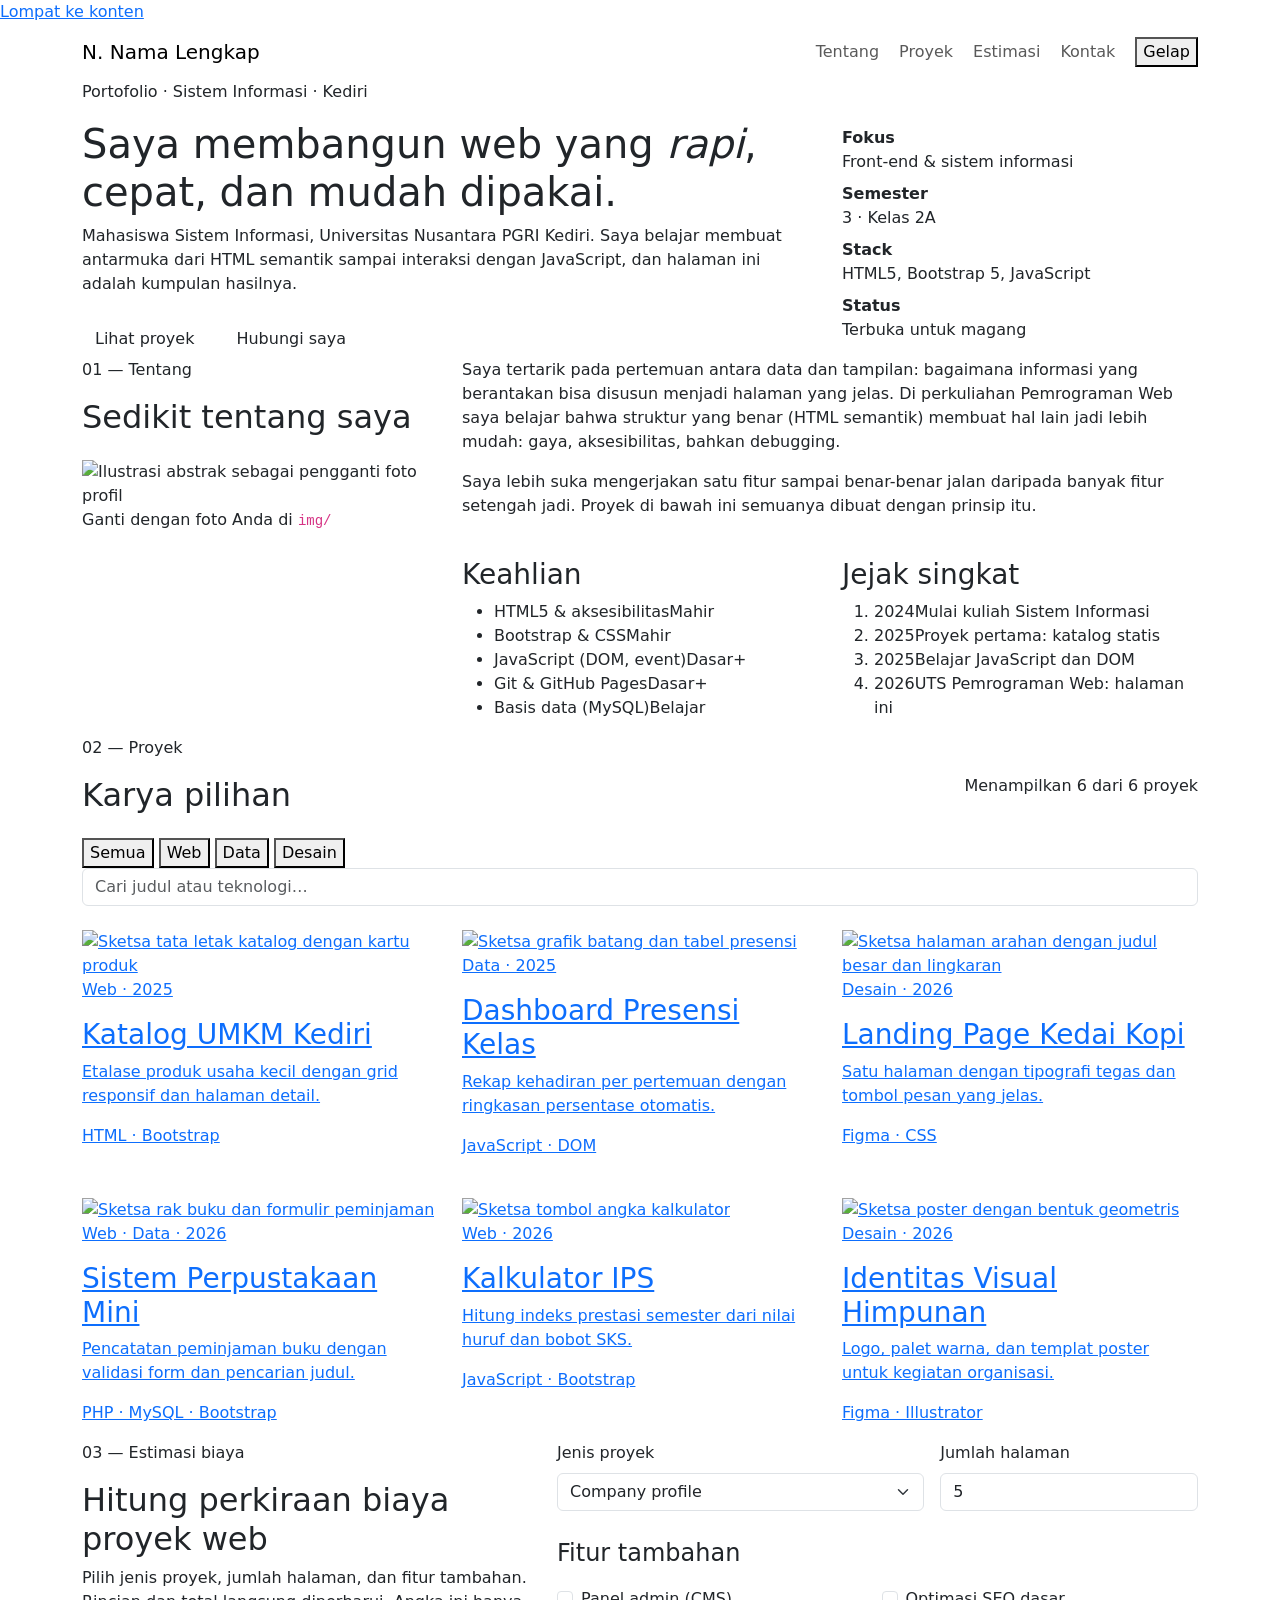
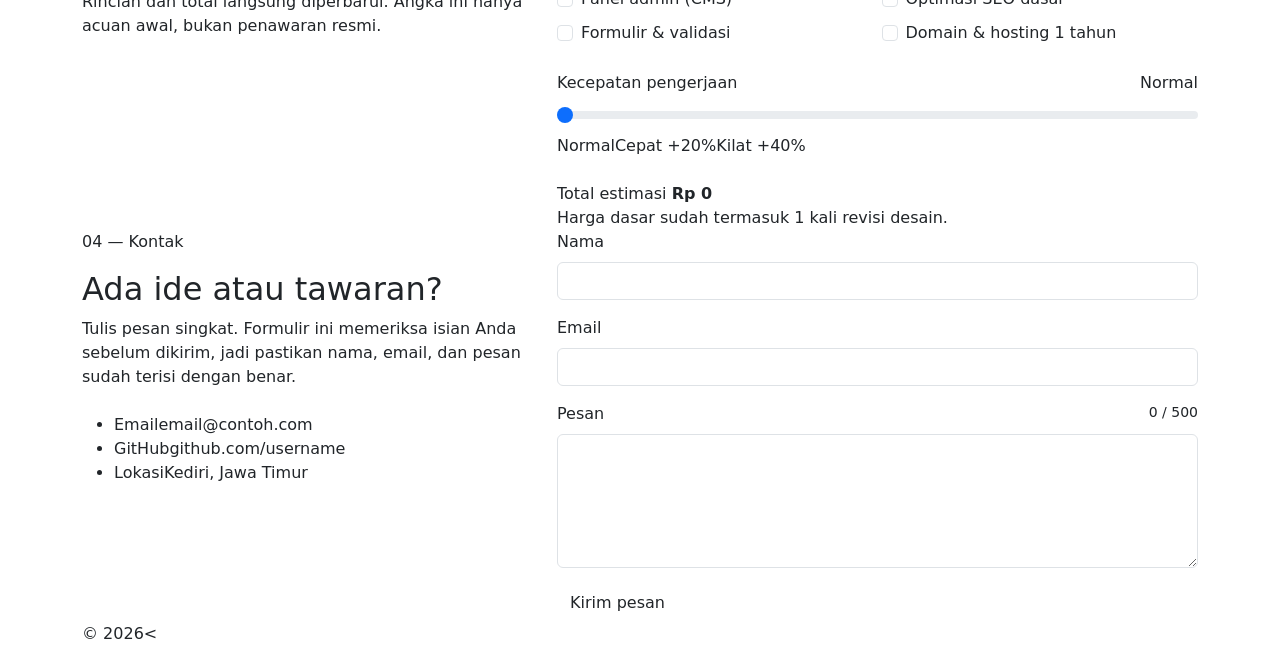
==== UTS/index.html @ 348fb0b5 "update UTS/index.html" ====
<!DOCTYPE html>
<html lang="id" data-bs-theme="light">
<head>
  <meta charset="UTF-8">
  <meta name="viewport" content="width=device-width, initial-scale=1">
  <meta name="description" content="Portofolio interaktif mahasiswa Sistem Informasi: profil, proyek web pilihan, kalkulator estimasi biaya proyek, dan formulir kontak.">
  <meta name="author" content="Nama Lengkap">
  <meta name="theme-color" content="#f4efe6">
  <title>Nama Lengkap — Portofolio Web Developer</title>

  <!-- Font -->
  <link rel="preconnect" href="https://fonts.googleapis.com">
  <link rel="preconnect" href="https://fonts.gstatic.com" crossorigin>
  <link href="https://fonts.googleapis.com/css2?family=IBM+Plex+Mono:wght@400;500&family=Newsreader:ital,opsz,wght@0,6..72,400;0,6..72,500;0,6..72,600;1,6..72,400&family=Instrument+Sans:wght@400;500;600&display=swap" rel="stylesheet">

  <!-- Bootstrap 5.3 (CSS Framework) -->
  <link href="https://cdn.jsdelivr.net/npm/bootstrap@5.3.3/dist/css/bootstrap.min.css" rel="stylesheet" crossorigin="anonymous">

  <!-- CSS kustom -->
  <link rel="stylesheet" href="css/style.css">

  <link rel="icon" href="img/favicon.svg" type="image/svg+xml">
</head>
<body>
  <a class="skip-link" href="#konten">Lompat ke konten</a>

  <!-- ===================== HEADER & NAV ===================== -->
  <header class="site-header sticky-top">
    <nav class="navbar navbar-expand-md" aria-label="Navigasi utama">
      <div class="container">
        <a class="navbar-brand brand" href="#beranda" aria-label="Beranda">
          <span class="brand-mark" aria-hidden="true">N.</span> Nama Lengkap
        </a>
        <button class="navbar-toggler" type="button" data-bs-toggle="collapse" data-bs-target="#menuUtama"
                aria-controls="menuUtama" aria-expanded="false" aria-label="Buka menu">
          <span class="navbar-toggler-icon"></span>
        </button>
        <div class="collapse navbar-collapse" id="menuUtama">
          <ul class="navbar-nav ms-auto align-items-md-center gap-md-1">
            <li class="nav-item"><a class="nav-link" href="#tentang">Tentang</a></li>
            <li class="nav-item"><a class="nav-link" href="#proyek">Proyek</a></li>
            <li class="nav-item"><a class="nav-link" href="#estimasi">Estimasi</a></li>
            <li class="nav-item"><a class="nav-link" href="#kontak">Kontak</a></li>
            <li class="nav-item ms-md-2">
              <button id="themeToggle" class="theme-toggle" type="button" aria-pressed="false" aria-label="Ganti ke mode gelap">
                <span class="theme-toggle-track" aria-hidden="true"><span class="theme-toggle-thumb"></span></span>
                <span class="theme-toggle-label" id="themeLabel">Gelap</span>
              </button>
            </li>
          </ul>
        </div>
      </div>
    </nav>
  </header>

  <main id="konten">

    <!-- ===================== HERO ===================== -->
    <section id="beranda" class="hero" aria-labelledby="judulHero">
      <div class="container">
        <div class="row align-items-end gy-5">
          <div class="col-lg-8">
            <p class="eyebrow">Portofolio · Sistem Informasi · Kediri</p>
            <h1 id="judulHero" class="display-title">
              Saya membangun web yang <em>rapi</em>, cepat, dan mudah dipakai.
            </h1>
            <p class="lead-text">
              Mahasiswa Sistem Informasi, Universitas Nusantara PGRI Kediri. Saya belajar membuat
              antarmuka dari HTML semantik sampai interaksi dengan JavaScript, dan halaman ini
              adalah kumpulan hasilnya.
            </p>
            <div class="d-flex flex-wrap gap-3 mt-4">
              <a href="#proyek" class="btn btn-ink">Lihat proyek</a>
              <a href="#kontak" class="btn btn-line">Hubungi saya</a>
            </div>
          </div>
          <aside class="col-lg-4" aria-label="Ringkasan singkat">
            <dl class="facts">
              <div><dt>Fokus</dt><dd>Front-end &amp; sistem informasi</dd></div>
              <div><dt>Semester</dt><dd>3 · Kelas 2A</dd></div>
              <div><dt>Stack</dt><dd>HTML5, Bootstrap 5, JavaScript</dd></div>
              <div><dt>Status</dt><dd><span class="dot" aria-hidden="true"></span> Terbuka untuk magang</dd></div>
            </dl>
          </aside>
        </div>
      </div>
    </section>

    <!-- ===================== TENTANG ===================== -->
    <section id="tentang" class="block" aria-labelledby="judulTentang">
      <div class="container">
        <div class="row gy-5">
          <div class="col-lg-4">
            <p class="eyebrow">01 — Tentang</p>
            <h2 id="judulTentang" class="section-title">Sedikit tentang saya</h2>
            <figure class="portrait mt-4">
              <img src="img/avatar.svg" width="400" height="500" alt="Ilustrasi abstrak sebagai pengganti foto profil" loading="lazy">
              <figcaption>Ganti dengan foto Anda di <code>img/</code></figcaption>
            </figure>
          </div>

          <div class="col-lg-8">
            <article class="prose">
              <p>
                Saya tertarik pada pertemuan antara data dan tampilan: bagaimana informasi yang
                berantakan bisa disusun menjadi halaman yang jelas. Di perkuliahan Pemrograman Web saya
                belajar bahwa struktur yang benar (HTML semantik) membuat hal lain jadi lebih mudah:
                gaya, aksesibilitas, bahkan debugging.
              </p>
              <p>
                Saya lebih suka mengerjakan satu fitur sampai benar-benar jalan daripada banyak fitur
                setengah jadi. Proyek di bawah ini semuanya dibuat dengan prinsip itu.
              </p>
            </article>

            <div class="row gy-4 mt-3">
              <section class="col-md-6" aria-labelledby="judulSkill">
                <h3 id="judulSkill" class="mini-title">Keahlian</h3>
                <ul class="list-ruled">
                  <li><span>HTML5 &amp; aksesibilitas</span><span class="meta">Mahir</span></li>
                  <li><span>Bootstrap &amp; CSS</span><span class="meta">Mahir</span></li>
                  <li><span>JavaScript (DOM, event)</span><span class="meta">Dasar+</span></li>
                  <li><span>Git &amp; GitHub Pages</span><span class="meta">Dasar+</span></li>
                  <li><span>Basis data (MySQL)</span><span class="meta">Belajar</span></li>
                </ul>
              </section>
              <section class="col-md-6" aria-labelledby="judulJejak">
                <h3 id="judulJejak" class="mini-title">Jejak singkat</h3>
                <ol class="timeline">
                  <li><time datetime="2024-09">2024</time><span>Mulai kuliah Sistem Informasi</span></li>
                  <li><time datetime="2025-03">2025</time><span>Proyek pertama: katalog statis</span></li>
                  <li><time datetime="2025-10">2025</time><span>Belajar JavaScript dan DOM</span></li>
                  <li><time datetime="2026-10">2026</time><span>UTS Pemrograman Web: halaman ini</span></li>
                </ol>
              </section>
            </div>
          </div>
        </div>
      </div>
    </section>

    <!-- ===================== PROYEK ===================== -->
    <section id="proyek" class="block block-alt" aria-labelledby="judulProyek">
      <div class="container">
        <div class="d-flex flex-column flex-md-row justify-content-between align-items-md-end gap-3 mb-4">
          <div>
            <p class="eyebrow">02 — Proyek</p>
            <h2 id="judulProyek" class="section-title mb-0">Karya pilihan</h2>
          </div>
          <p class="count" id="hasilCount" role="status" aria-live="polite">Menampilkan 6 dari 6 proyek</p>
        </div>

        <div class="filter-bar mb-4">
          <div class="chips" role="group" aria-label="Filter kategori">
            <button type="button" class="chip is-active" data-filter="semua" aria-pressed="true">Semua</button>
            <button type="button" class="chip" data-filter="web" aria-pressed="false">Web</button>
            <button type="button" class="chip" data-filter="data" aria-pressed="false">Data</button>
            <button type="button" class="chip" data-filter="desain" aria-pressed="false">Desain</button>
          </div>
          <div class="search">
            <label for="cariProyek" class="visually-hidden">Cari proyek</label>
            <input id="cariProyek" type="search" class="form-control" placeholder="Cari judul atau teknologi…" autocomplete="off">
          </div>
        </div>

        <div class="row g-4" id="daftarProyek">

          <article class="col-md-6 col-lg-4 project" data-kategori="web" data-cari="katalog umkm kediri bootstrap html">
            <a class="card-project" href="#" aria-label="Katalog UMKM Kediri (tautan contoh)">
              <img src="img/proyek-1.svg" width="640" height="400" alt="Sketsa tata letak katalog dengan kartu produk" loading="lazy">
              <div class="card-body-p">
                <p class="tag">Web · 2025</p>
                <h3>Katalog UMKM Kediri</h3>
                <p>Etalase produk usaha kecil dengan grid responsif dan halaman detail.</p>
                <p class="stack">HTML · Bootstrap</p>
              </div>
            </a>
          </article>

          <article class="col-md-6 col-lg-4 project" data-kategori="data" data-cari="presensi kelas dashboard javascript chart">
            <a class="card-project" href="#" aria-label="Dashboard Presensi Kelas (tautan contoh)">
              <img src="img/proyek-2.svg" width="640" height="400" alt="Sketsa grafik batang dan tabel presensi" loading="lazy">
              <div class="card-body-p">
                <p class="tag">Data · 2025</p>
                <h3>Dashboard Presensi Kelas</h3>
                <p>Rekap kehadiran per pertemuan dengan ringkasan persentase otomatis.</p>
                <p class="stack">JavaScript · DOM</p>
              </div>
            </a>
          </article>

          <article class="col-md-6 col-lg-4 project" data-kategori="desain" data-cari="kopi landing page tipografi figma">
            <a class="card-project" href="#" aria-label="Landing Page Kedai Kopi (tautan contoh)">
              <img src="img/proyek-3.svg" width="640" height="400" alt="Sketsa halaman arahan dengan judul besar dan lingkaran" loading="lazy">
              <div class="card-body-p">
                <p class="tag">Desain · 2026</p>
                <h3>Landing Page Kedai Kopi</h3>
                <p>Satu halaman dengan tipografi tegas dan tombol pesan yang jelas.</p>
                <p class="stack">Figma · CSS</p>
              </div>
            </a>
          </article>

          <article class="col-md-6 col-lg-4 project" data-kategori="web data" data-cari="perpustakaan sistem informasi php mysql">
            <a class="card-project" href="#" aria-label="Sistem Perpustakaan Mini (tautan contoh)">
              <img src="img/proyek-4.svg" width="640" height="400" alt="Sketsa rak buku dan formulir peminjaman" loading="lazy">
              <div class="card-body-p">
                <p class="tag">Web · Data · 2026</p>
                <h3>Sistem Perpustakaan Mini</h3>
                <p>Pencatatan peminjaman buku dengan validasi form dan pencarian judul.</p>
                <p class="stack">PHP · MySQL · Bootstrap</p>
              </div>
            </a>
          </article>

          <article class="col-md-6 col-lg-4 project" data-kategori="web" data-cari="kalkulator nilai ips konversi javascript">
            <a class="card-project" href="#" aria-label="Kalkulator IPS (tautan contoh)">
              <img src="img/proyek-5.svg" width="640" height="400" alt="Sketsa tombol angka kalkulator" loading="lazy">
              <div class="card-body-p">
                <p class="tag">Web · 2026</p>
                <h3>Kalkulator IPS</h3>
                <p>Hitung indeks prestasi semester dari nilai huruf dan bobot SKS.</p>
                <p class="stack">JavaScript · Bootstrap</p>
              </div>
            </a>
          </article>

          <article class="col-md-6 col-lg-4 project" data-kategori="desain" data-cari="poster organisasi himpunan identitas visual">
            <a class="card-project" href="#" aria-label="Identitas Visual Himpunan (tautan contoh)">
              <img src="img/proyek-6.svg" width="640" height="400" alt="Sketsa poster dengan bentuk geometris" loading="lazy">
              <div class="card-body-p">
                <p class="tag">Desain · 2026</p>
                <h3>Identitas Visual Himpunan</h3>
                <p>Logo, palet warna, dan templat poster untuk kegiatan organisasi.</p>
                <p class="stack">Figma · Illustrator</p>
              </div>
            </a>
          </article>

        </div>

        <p id="kosong" class="empty" hidden>
          Tidak ada proyek yang cocok. Coba kata kunci lain atau pilih kategori “Semua”.
        </p>
      </div>
    </section>

    <!-- ===================== ESTIMASI ===================== -->
    <section id="estimasi" class="block" aria-labelledby="judulEstimasi">
      <div class="container">
        <div class="row gy-5">
          <div class="col-lg-5">
            <p class="eyebrow">03 — Estimasi biaya</p>
            <h2 id="judulEstimasi" class="section-title">Hitung perkiraan biaya proyek web</h2>
            <p class="prose-sm">
              Pilih jenis proyek, jumlah halaman, dan fitur tambahan. Rincian dan total langsung
              diperbarui. Angka ini hanya acuan awal, bukan penawaran resmi.
            </p>
          </div>

          <div class="col-lg-7">
            <form id="formEstimasi" class="panel" novalidate aria-describedby="catatanEstimasi">
              <div class="row g-3">
                <div class="col-sm-7">
                  <label for="jenis" class="form-label">Jenis proyek</label>
                  <select id="jenis" class="form-select">
                    <option value="landing">Landing page</option>
                    <option value="profil" selected>Company profile</option>
                    <option value="toko">Toko online</option>
                    <option value="sistem">Sistem informasi</option>
                  </select>
                </div>
                <div class="col-sm-5">
                  <label for="halaman" class="form-label">Jumlah halaman</label>
                  <input id="halaman" type="number" class="form-control" min="1" max="50" value="5" inputmode="numeric">
                  <div class="invalid-feedback" id="errHalaman">Isi angka 1 sampai 50.</div>
                </div>
              </div>

              <fieldset class="mt-4">
                <legend class="form-label">Fitur tambahan</legend>
                <div class="row g-2">
                  <div class="col-sm-6">
                    <div class="form-check">
                      <input class="form-check-input fitur" type="checkbox" id="fCms" value="cms" data-harga="750000">
                      <label class="form-check-label" for="fCms">Panel admin (CMS)</label>
                    </div>
                  </div>
                  <div class="col-sm-6">
                    <div class="form-check">
                      <input class="form-check-input fitur" type="checkbox" id="fSeo" value="seo" data-harga="400000">
                      <label class="form-check-label" for="fSeo">Optimasi SEO dasar</label>
                    </div>
                  </div>
                  <div class="col-sm-6">
                    <div class="form-check">
                      <input class="form-check-input fitur" type="checkbox" id="fForm" value="form" data-harga="250000">
                      <label class="form-check-label" for="fForm">Formulir &amp; validasi</label>
                    </div>
                  </div>
                  <div class="col-sm-6">
                    <div class="form-check">
                      <input class="form-check-input fitur" type="checkbox" id="fDomain" value="domain" data-harga="300000">
                      <label class="form-check-label" for="fDomain">Domain &amp; hosting 1 tahun</label>
                    </div>
                  </div>
                </div>
              </fieldset>

              <div class="mt-4">
                <label for="urgensi" class="form-label d-flex justify-content-between">
                  <span>Kecepatan pengerjaan</span>
                  <output id="urgensiNilai" for="urgensi" class="mono">Normal</output>
                </label>
                <input id="urgensi" type="range" class="form-range" min="0" max="2" step="1" value="0">
                <div class="range-scale" aria-hidden="true"><span>Normal</span><span>Cepat +20%</span><span>Kilat +40%</span></div>
              </div>

              <div class="receipt mt-4" aria-live="polite">
                <table class="table table-borderless mb-0" id="rincian">
                  <caption class="visually-hidden">Rincian estimasi biaya</caption>
                  <tbody></tbody>
                </table>
                <div class="total">
                  <span>Total estimasi</span>
                  <strong id="total">Rp 0</strong>
                </div>
              </div>
              <p id="catatanEstimasi" class="note mb-0">Harga dasar sudah termasuk 1 kali revisi desain.</p>
            </form>
          </div>
        </div>
      </div>
    </section>

    <!-- ===================== KONTAK ===================== -->
    <section id="kontak" class="block block-alt" aria-labelledby="judulKontak">
      <div class="container">
        <div class="row gy-5">
          <div class="col-lg-5">
            <p class="eyebrow">04 — Kontak</p>
            <h2 id="judulKontak" class="section-title">Ada ide atau tawaran?</h2>
            <p class="prose-sm">
              Tulis pesan singkat. Formulir ini memeriksa isian Anda sebelum dikirim, jadi pastikan
              nama, email, dan pesan sudah terisi dengan benar.
            </p>
            <ul class="list-ruled mt-4">
              <li><span>Email</span><span class="meta">email@contoh.com</span></li>
              <li><span>GitHub</span><span class="meta">github.com/username</span></li>
              <li><span>Lokasi</span><span class="meta">Kediri, Jawa Timur</span></li>
            </ul>
          </div>

          <div class="col-lg-7">
            <form id="formKontak" class="panel" novalidate>
              <div class="mb-3">
                <label for="nama" class="form-label">Nama</label>
                <input id="nama" name="nama" type="text" class="form-control" autocomplete="name" required>
                <div class="invalid-feedback"></div>
              </div>
              <div class="mb-3">
                <label for="email" class="form-label">Email</label>
                <input id="email" name="email" type="email" class="form-control" autocomplete="email" required>
                <div class="invalid-feedback"></div>
              </div>
              <div class="mb-3">
                <label for="pesan" class="form-label d-flex justify-content-between">
                  <span>Pesan</span>
                  <span class="mono small" id="hitungPesan">0 / 500</span>
                </label>
                <textarea id="pesan" name="pesan" rows="5" maxlength="500" class="form-control" required></textarea>
                <div class="invalid-feedback"></div>
              </div>
              <button type="submit" class="btn btn-ink">Kirim pesan</button>
              <div id="statusForm" class="status mt-3" role="status" aria-live="polite" hidden></div>
            </form>
          </div>
        </div>
      </div>
    </section>

  </main>

  <!-- ===================== FOOTER ===================== -->
  <footer class="site-footer">
    <div class="container d-flex flex-column flex-md-row justify-content-between gap-2">
      <p class="mb-0">© <span id="tahun">2026<
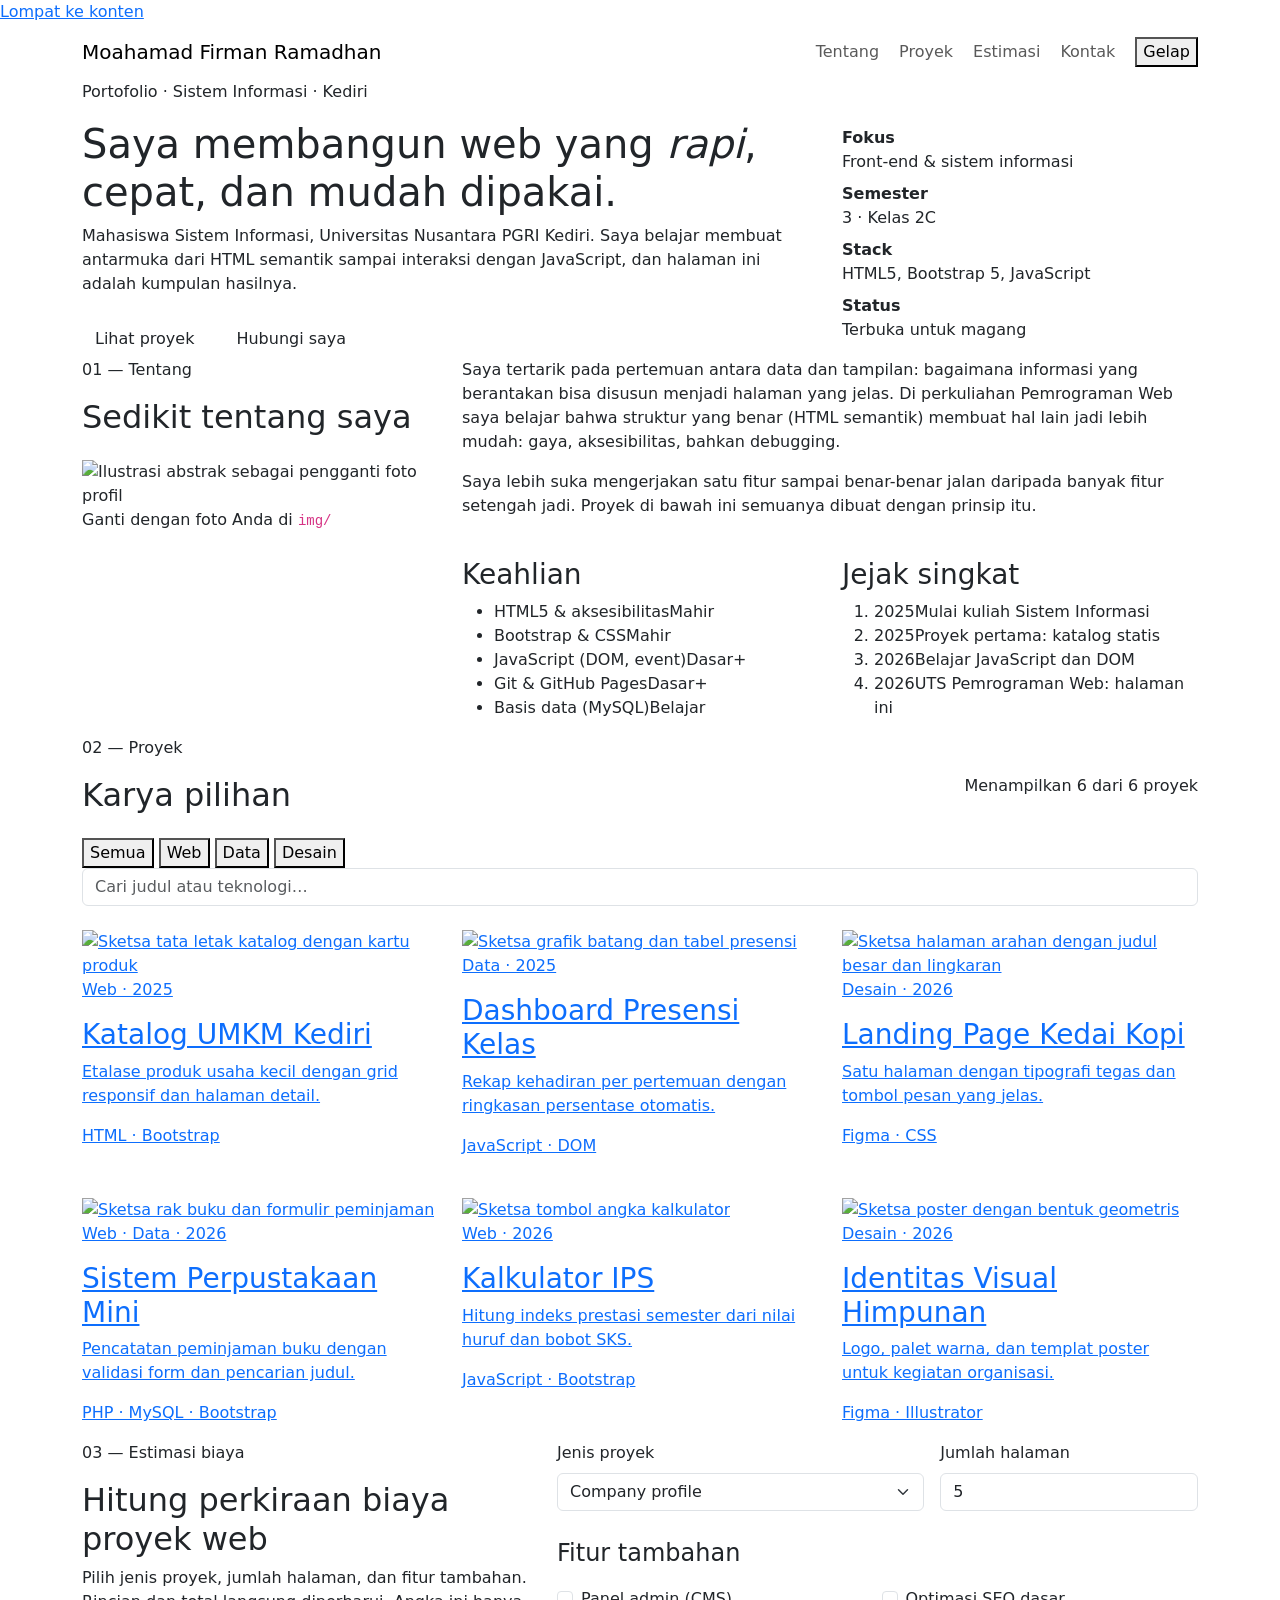
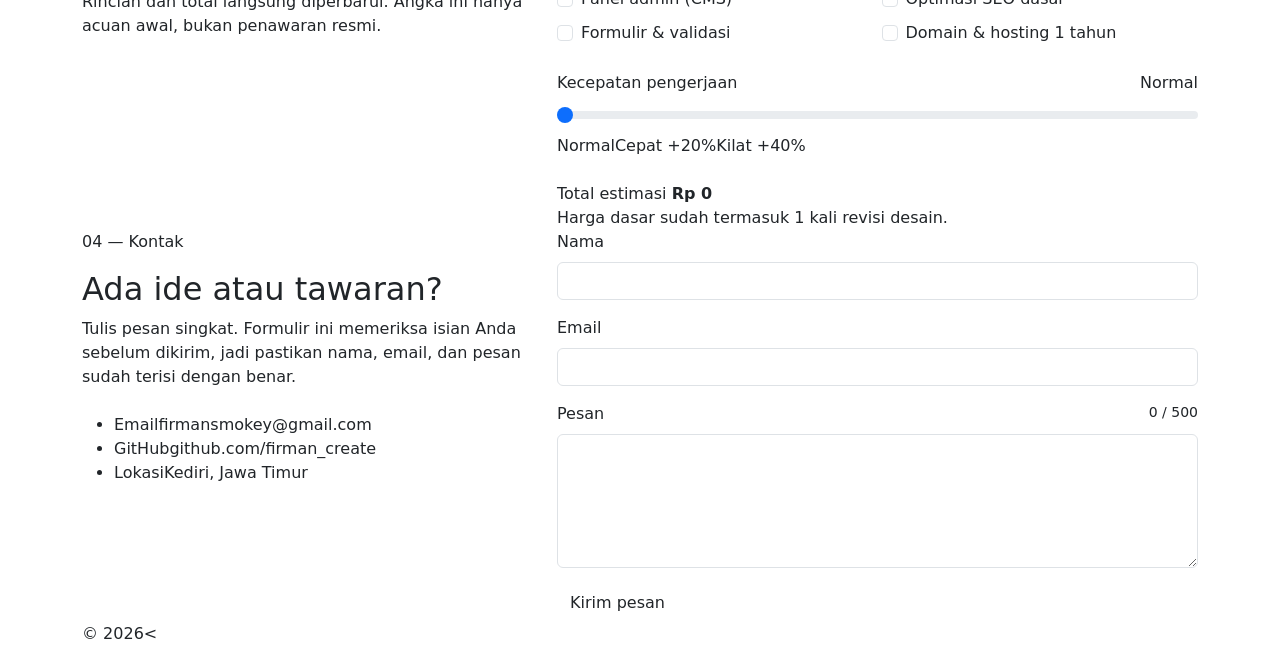
==== commit aa2e8db4: "update UTS/index.html" ====
--- a/UTS/index.html
+++ b/UTS/index.html
@@ -6,7 +6,7 @@
   <meta name="description" content="Portofolio interaktif mahasiswa Sistem Informasi: profil, proyek web pilihan, kalkulator estimasi biaya proyek, dan formulir kontak.">
   <meta name="author" content="Nama Lengkap">
   <meta name="theme-color" content="#f4efe6">
-  <title>Nama Lengkap — Portofolio Web Developer</title>
+  <title>Mohamad Firman Ramadhan — Portofolio Web Developer</title>
 
   <!-- Font -->
   <link rel="preconnect" href="https://fonts.googleapis.com">
@@ -29,7 +29,7 @@
     <nav class="navbar navbar-expand-md" aria-label="Navigasi utama">
       <div class="container">
         <a class="navbar-brand brand" href="#beranda" aria-label="Beranda">
-          <span class="brand-mark" aria-hidden="true">N.</span> Nama Lengkap
+          <span class="brand-mark" aria-hidden="true"></span> Moahamad Firman Ramadhan
         </a>
         <button class="navbar-toggler" type="button" data-bs-toggle="collapse" data-bs-target="#menuUtama"
                 aria-controls="menuUtama" aria-expanded="false" aria-label="Buka menu">
@@ -77,7 +77,7 @@
           <aside class="col-lg-4" aria-label="Ringkasan singkat">
             <dl class="facts">
               <div><dt>Fokus</dt><dd>Front-end &amp; sistem informasi</dd></div>
-              <div><dt>Semester</dt><dd>3 · Kelas 2A</dd></div>
+              <div><dt>Semester</dt><dd>3 · Kelas 2C</dd></div>
               <div><dt>Stack</dt><dd>HTML5, Bootstrap 5, JavaScript</dd></div>
               <div><dt>Status</dt><dd><span class="dot" aria-hidden="true"></span> Terbuka untuk magang</dd></div>
             </dl>
@@ -127,9 +127,9 @@
               <section class="col-md-6" aria-labelledby="judulJejak">
                 <h3 id="judulJejak" class="mini-title">Jejak singkat</h3>
                 <ol class="timeline">
-                  <li><time datetime="2024-09">2024</time><span>Mulai kuliah Sistem Informasi</span></li>
+                  <li><time datetime="2024-09">2025</time><span>Mulai kuliah Sistem Informasi</span></li>
                   <li><time datetime="2025-03">2025</time><span>Proyek pertama: katalog statis</span></li>
-                  <li><time datetime="2025-10">2025</time><span>Belajar JavaScript dan DOM</span></li>
+                  <li><time datetime="2025-10">2026</time><span>Belajar JavaScript dan DOM</span></li>
                   <li><time datetime="2026-10">2026</time><span>UTS Pemrograman Web: halaman ini</span></li>
                 </ol>
               </section>
@@ -345,8 +345,8 @@
               nama, email, dan pesan sudah terisi dengan benar.
             </p>
             <ul class="list-ruled mt-4">
-              <li><span>Email</span><span class="meta">email@contoh.com</span></li>
-              <li><span>GitHub</span><span class="meta">github.com/username</span></li>
+              <li><span>Email</span><span class="meta">firmansmokey@gmail.com</span></li>
+              <li><span>GitHub</span><span class="meta">github.com/firman_create</span></li>
               <li><span>Lokasi</span><span class="meta">Kediri, Jawa Timur</span></li>
             </ul>
           </div>
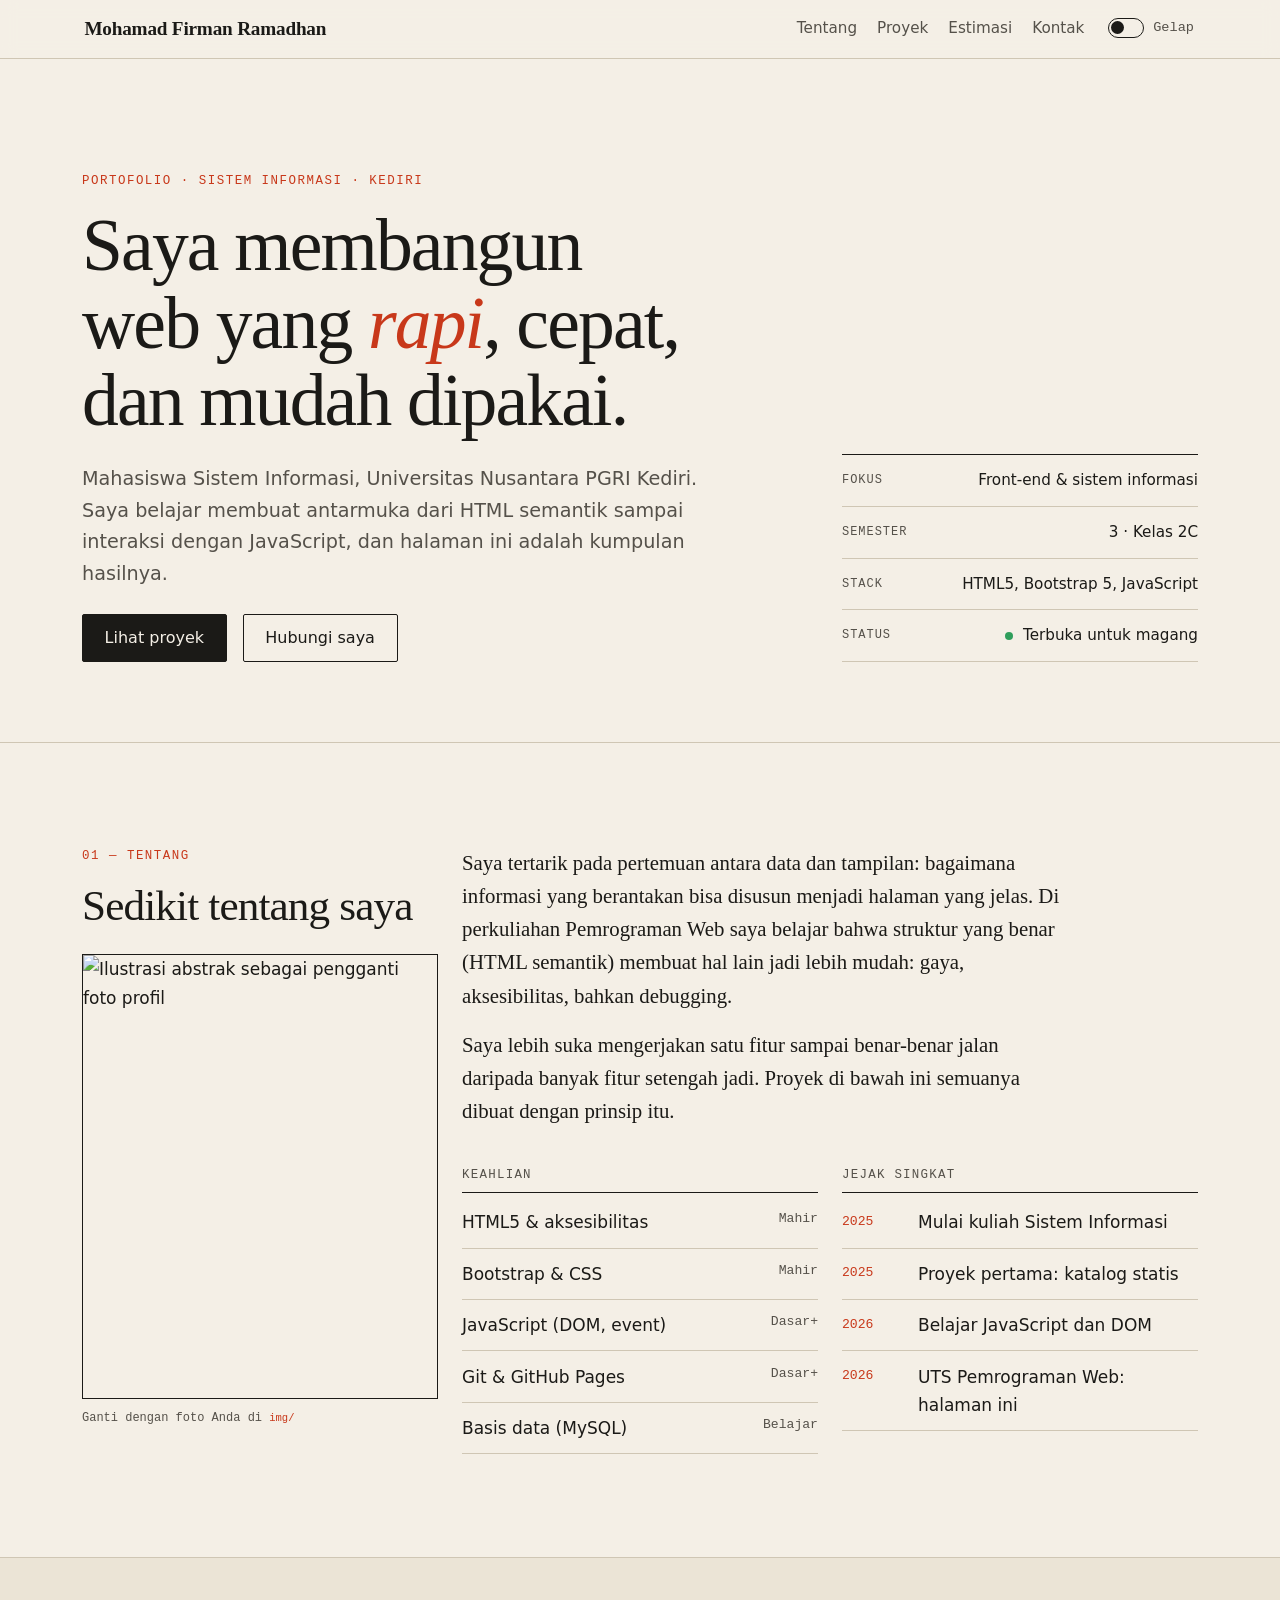
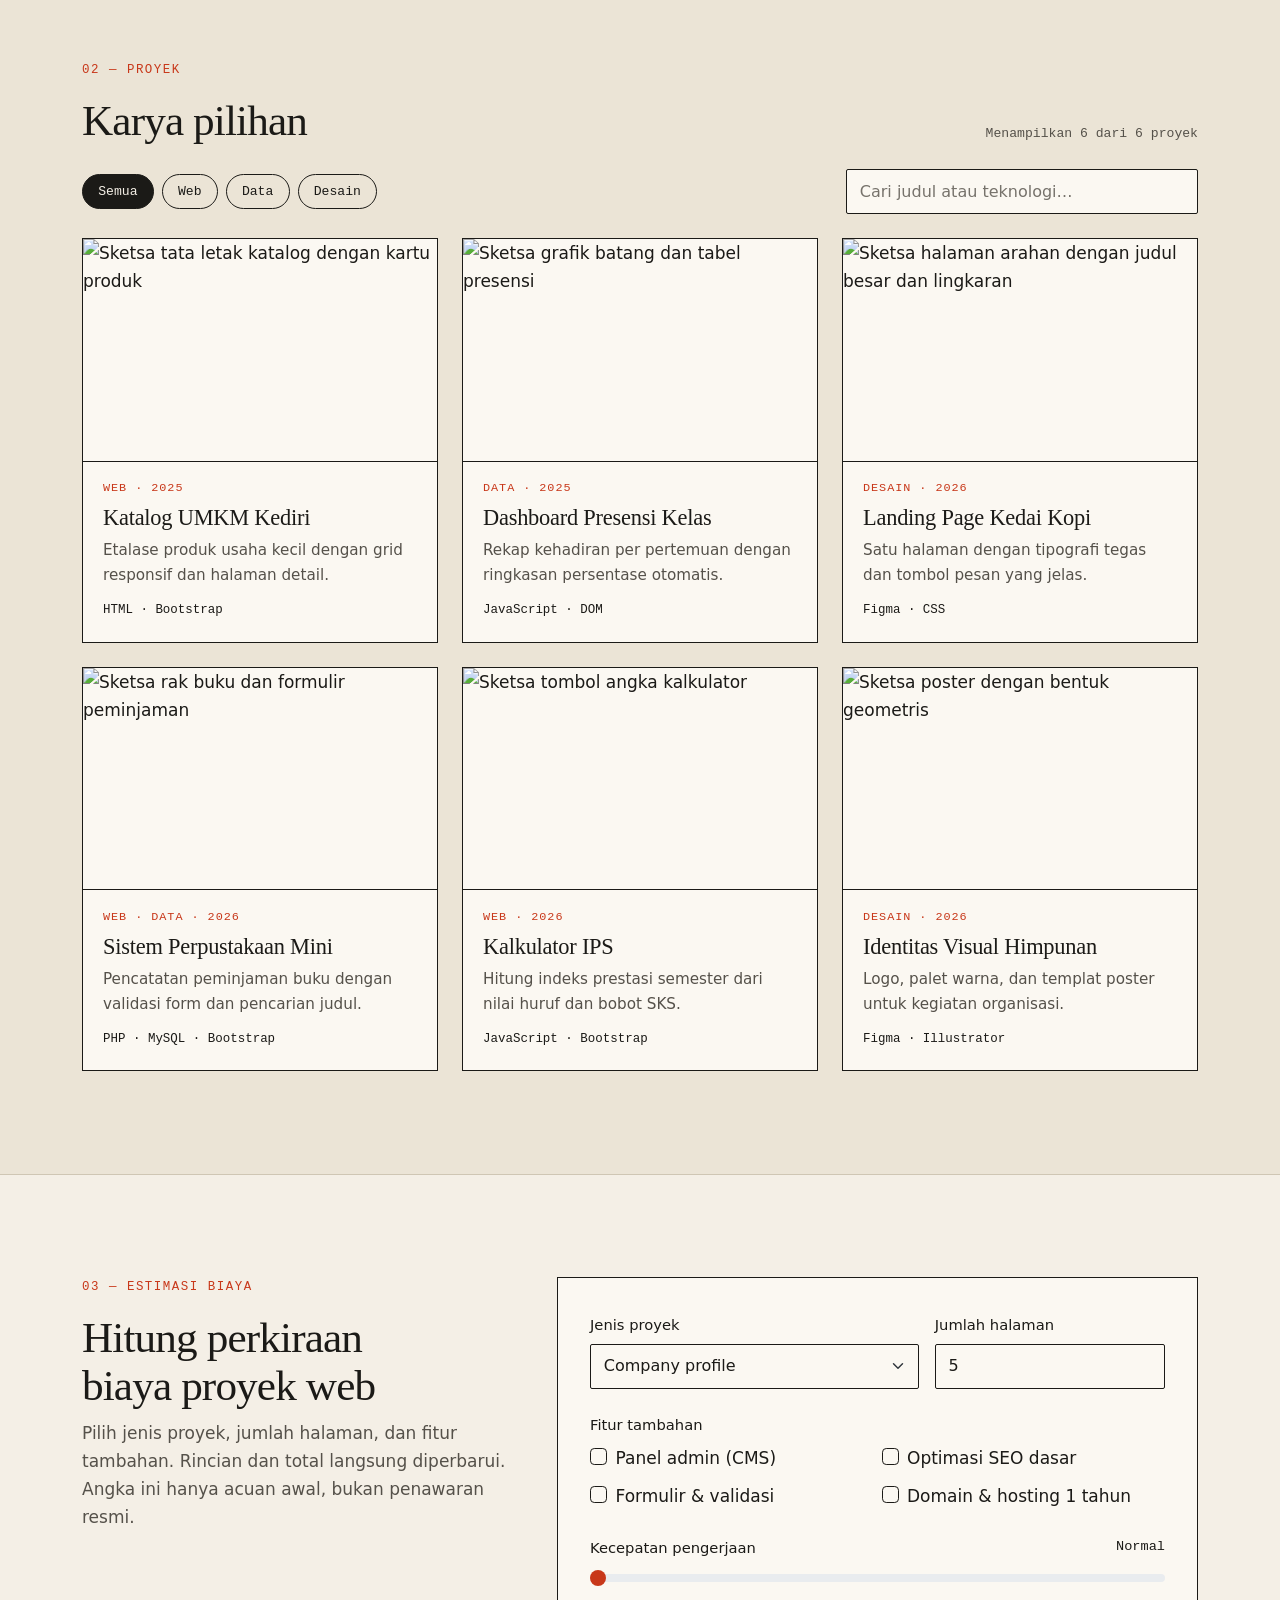
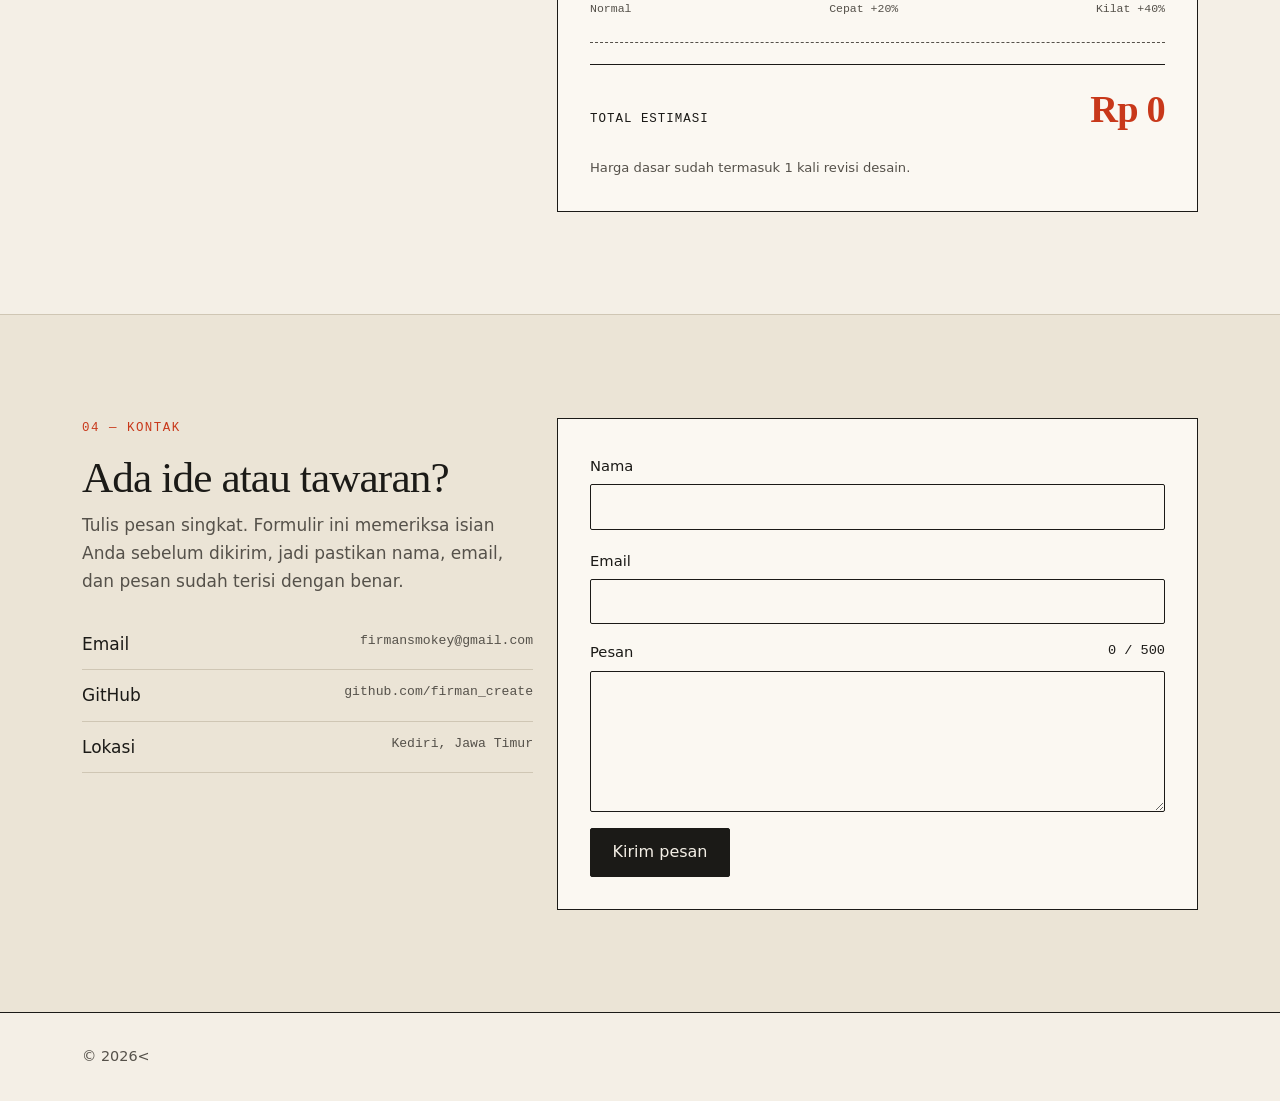
==== commit db27e86c: "update UTS/index.html" ====
--- a/UTS/index.html
+++ b/UTS/index.html
@@ -29,7 +29,7 @@
     <nav class="navbar navbar-expand-md" aria-label="Navigasi utama">
       <div class="container">
         <a class="navbar-brand brand" href="#beranda" aria-label="Beranda">
-          <span class="brand-mark" aria-hidden="true"></span> Moahamad Firman Ramadhan
+          <span class="brand-mark" aria-hidden="true"></span> Mohamad Firman Ramadhan
         </a>
         <button class="navbar-toggler" type="button" data-bs-toggle="collapse" data-bs-target="#menuUtama"
                 aria-controls="menuUtama" aria-expanded="false" aria-label="Buka menu">
--- a/UTS/css/style.css
+++ b/UTS/css/style.css
@@ -0,0 +1,278 @@
+/* ==========================================================
+   Gaya kustom — melengkapi Bootstrap 5.3
+   Arah desain: editorial (kertas, tinta, satu warna aksen)
+   ========================================================== */
+
+:root,
+[data-bs-theme="light"] {
+  --paper: #f4efe6;
+  --paper-2: #ebe4d6;
+  --ink: #1b1a17;
+  --ink-soft: #55514a;
+  --rule: #cfc6b4;
+  --accent: #c8381a;
+  --accent-ink: #ffffff;
+  --panel: #fbf8f2;
+
+  --font-serif: "Newsreader", Georgia, "Times New Roman", serif;
+  --font-sans: "Instrument Sans", system-ui, -apple-system, "Segoe UI", sans-serif;
+  --font-mono: "IBM Plex Mono", ui-monospace, Menlo, Consolas, monospace;
+
+  /* Sambungkan ke variabel Bootstrap */
+  --bs-body-bg: var(--paper);
+  --bs-body-color: var(--ink);
+  --bs-body-font-family: var(--font-sans);
+  --bs-border-color: var(--rule);
+  --bs-link-color: var(--accent);
+}
+
+[data-bs-theme="dark"] {
+  --paper: #141310;
+  --paper-2: #1c1a16;
+  --ink: #ece6d8;
+  --ink-soft: #a69f90;
+  --rule: #38342c;
+  --accent: #ff7a50;
+  --accent-ink: #141310;
+  --panel: #1a1814;
+  --bs-body-bg: var(--paper);
+  --bs-body-color: var(--ink);
+  --bs-border-color: var(--rule);
+  --bs-link-color: var(--accent);
+}
+
+html { scroll-behavior: smooth; scroll-padding-top: 5rem; }
+
+body {
+  background: var(--paper);
+  color: var(--ink);
+  font-size: 1.0625rem;
+  line-height: 1.65;
+  transition: background-color .25s ease, color .25s ease;
+}
+
+::selection { background: var(--accent); color: var(--accent-ink); }
+
+a { color: inherit; }
+
+:focus-visible {
+  outline: 2px solid var(--accent);
+  outline-offset: 3px;
+  border-radius: 2px;
+}
+
+.mono { font-family: var(--font-mono); font-size: .85rem; }
+
+.skip-link {
+  position: absolute; left: .75rem; top: -4rem;
+  background: var(--ink); color: var(--paper);
+  padding: .5rem 1rem; z-index: 2000; text-decoration: none;
+}
+.skip-link:focus { top: .75rem; }
+
+/* ---------- Header ---------- */
+.site-header {
+  background: color-mix(in srgb, var(--paper) 88%, transparent);
+  backdrop-filter: blur(8px);
+  border-bottom: 1px solid var(--rule);
+}
+.brand {
+  font-family: var(--font-serif);
+  font-weight: 600;
+  font-size: 1.2rem;
+  letter-spacing: -.01em;
+  color: var(--ink);
+}
+.brand-mark { color: var(--accent); margin-right: .15rem; }
+
+.navbar .nav-link {
+  font-size: .95rem;
+  color: var(--ink-soft);
+  padding: .5rem .75rem;
+  position: relative;
+}
+.navbar .nav-link:hover,
+.navbar .nav-link.active { color: var(--ink); }
+.navbar .nav-link.active::after {
+  content: "";
+  position: absolute; left: .75rem; right: .75rem; bottom: .2rem;
+  height: 2px; background: var(--accent);
+}
+.navbar-toggler { border-color: var(--rule); }
+[data-bs-theme="dark"] .navbar-toggler-icon { filter: invert(1); }
+
+/* Toggle mode gelap */
+.theme-toggle {
+  display: inline-flex; align-items: center; gap: .55rem;
+  background: none; border: 0; padding: .35rem .25rem;
+  color: var(--ink-soft); font-size: .85rem; font-family: var(--font-mono);
+  cursor: pointer;
+}
+.theme-toggle:hover { color: var(--ink); }
+.theme-toggle-track {
+  width: 36px; height: 20px; border-radius: 999px;
+  border: 1.5px solid var(--ink); position: relative; display: inline-block;
+}
+.theme-toggle-thumb {
+  position: absolute; top: 2px; left: 2px; width: 13px; height: 13px;
+  border-radius: 50%; background: var(--ink);
+  transition: transform .25s ease, background-color .25s ease;
+}
+[data-bs-theme="dark"] .theme-toggle-thumb { transform: translateX(16px); background: var(--accent); }
+
+/* ---------- Tipografi ---------- */
+.eyebrow {
+  font-family: var(--font-mono);
+  font-size: .78rem;
+  letter-spacing: .12em;
+  text-transform: uppercase;
+  color: var(--accent);
+  margin-bottom: 1rem;
+}
+.display-title {
+  font-family: var(--font-serif);
+  font-weight: 500;
+  font-size: clamp(2.4rem, 6.2vw, 4.6rem);
+  line-height: 1.05;
+  letter-spacing: -.025em;
+  margin: 0 0 1.5rem;
+  text-wrap: balance;
+}
+.display-title em { font-style: italic; color: var(--accent); }
+.lead-text { font-size: 1.2rem; color: var(--ink-soft); max-width: 40rem; }
+
+.section-title {
+  font-family: var(--font-serif);
+  font-weight: 500;
+  font-size: clamp(1.9rem, 3.6vw, 2.7rem);
+  letter-spacing: -.02em;
+  line-height: 1.12;
+  text-wrap: balance;
+}
+.mini-title {
+  font-family: var(--font-mono);
+  font-size: .78rem; letter-spacing: .1em; text-transform: uppercase;
+  color: var(--ink-soft);
+  padding-bottom: .6rem; border-bottom: 1px solid var(--ink);
+  margin-bottom: .25rem;
+}
+.prose p { font-family: var(--font-serif); font-size: 1.3rem; line-height: 1.6; max-width: 38rem; }
+.prose-sm { color: var(--ink-soft); max-width: 30rem; }
+
+/* ---------- Bagian ---------- */
+.hero { padding: clamp(3.5rem, 9vw, 7rem) 0 clamp(3rem, 7vw, 5rem); }
+.block { padding: clamp(3.5rem, 8vw, 6.5rem) 0; border-top: 1px solid var(--rule); }
+.block-alt { background: var(--paper-2); }
+
+/* ---------- Tombol ---------- */
+.btn { border-radius: 2px; font-weight: 500; padding: .7rem 1.35rem; transition: transform .15s ease, background-color .2s, color .2s; }
+.btn:active { transform: translateY(1px); }
+.btn-ink { background: var(--ink); color: var(--paper); border: 1.5px solid var(--ink); }
+.btn-ink:hover { background: var(--accent); border-color: var(--accent); color: var(--accent-ink); }
+.btn-line { background: transparent; color: var(--ink); border: 1.5px solid var(--ink); }
+.btn-line:hover { background: var(--ink); color: var(--paper); }
+
+/* ---------- Fakta ringkas ---------- */
+.facts { margin: 0; border-top: 1px solid var(--ink); }
+.facts > div { display: flex; justify-content: space-between; gap: 1rem; padding: .8rem 0; border-bottom: 1px solid var(--rule); }
+.facts dt { font-family: var(--font-mono); font-size: .75rem; letter-spacing: .08em; text-transform: uppercase; color: var(--ink-soft); font-weight: 400; padding-top: .2rem; }
+.facts dd { margin: 0; text-align: right; font-size: .95rem; }
+.dot { display: inline-block; width: 8px; height: 8px; border-radius: 50%; background: #2f9e5b; margin-right: .35rem; }
+
+/* ---------- Foto & daftar ---------- */
+.portrait { margin: 0; }
+.portrait img { width: 100%; height: auto; display: block; border: 1px solid var(--ink); }
+.portrait figcaption { font-family: var(--font-mono); font-size: .75rem; color: var(--ink-soft); margin-top: .6rem; }
+.portrait code { color: var(--accent); }
+
+.list-ruled { list-style: none; padding: 0; margin: 0; }
+.list-ruled li { display: flex; justify-content: space-between; gap: 1rem; padding: .7rem 0; border-bottom: 1px solid var(--rule); }
+.meta { font-family: var(--font-mono); font-size: .82rem; color: var(--ink-soft); text-align: right; }
+
+.timeline { list-style: none; padding: 0; margin: 0; }
+.timeline li { display: grid; grid-template-columns: 4rem 1fr; gap: .75rem; padding: .7rem 0; border-bottom: 1px solid var(--rule); }
+.timeline time { font-family: var(--font-mono); font-size: .82rem; color: var(--accent); padding-top: .15rem; }
+
+/* ---------- Filter & pencarian ---------- */
+.count { font-family: var(--font-mono); font-size: .82rem; color: var(--ink-soft); margin: 0; }
+.filter-bar { display: flex; flex-wrap: wrap; gap: 1rem; justify-content: space-between; align-items: center; }
+.chips { display: flex; flex-wrap: wrap; gap: .5rem; }
+.chip {
+  font-family: var(--font-mono); font-size: .82rem;
+  background: transparent; color: var(--ink);
+  border: 1px solid var(--ink); border-radius: 999px;
+  padding: .35rem .95rem; cursor: pointer;
+  transition: background-color .2s, color .2s;
+}
+.chip:hover { background: var(--rule); }
+.chip.is-active { background: var(--ink); color: var(--paper); }
+.search { flex: 1 1 14rem; max-width: 22rem; }
+
+.form-control, .form-select {
+  background-color: var(--panel); color: var(--ink);
+  border: 1px solid var(--ink); border-radius: 2px; padding: .6rem .8rem;
+}
+.form-control::placeholder { color: var(--ink-soft); opacity: .8; }
+.form-control:focus, .form-select:focus {
+  background-color: var(--panel); color: var(--ink);
+  border-color: var(--accent); box-shadow: 0 0 0 3px color-mix(in srgb, var(--accent) 25%, transparent);
+}
+.form-label, legend.form-label { font-weight: 500; font-size: .92rem; margin-bottom: .4rem; float: none; }
+.form-check-input { border-color: var(--ink); background-color: var(--panel); }
+.form-check-input:checked { background-color: var(--accent); border-color: var(--accent); }
+.form-range::-webkit-slider-thumb { background: var(--accent); }
+.form-range::-moz-range-thumb { background: var(--accent); }
+
+/* ---------- Kartu proyek ---------- */
+.card-project {
+  display: block; text-decoration: none; color: inherit; height: 100%;
+  background: var(--panel); border: 1px solid var(--ink);
+  transition: transform .2s ease, box-shadow .2s ease;
+}
+.card-project:hover { transform: translate(-4px, -4px); box-shadow: 6px 6px 0 var(--accent); }
+.card-project img { width: 100%; height: auto; display: block; border-bottom: 1px solid var(--ink); }
+.card-body-p { padding: 1.1rem 1.25rem 1.3rem; }
+.card-body-p h3 { font-family: var(--font-serif); font-weight: 500; font-size: 1.4rem; letter-spacing: -.01em; margin: 0 0 .4rem; }
+.card-body-p p { font-size: .95rem; color: var(--ink-soft); margin: 0 0 .75rem; }
+.card-body-p .tag { font-family: var(--font-mono); font-size: .74rem; letter-spacing: .08em; text-transform: uppercase; color: var(--accent); margin-bottom: .4rem; }
+.card-body-p .stack { font-family: var(--font-mono); font-size: .78rem; color: var(--ink); margin: 0; }
+
+.project[hidden] { display: none !important; }
+.empty { text-align: center; padding: 3rem 1rem; border: 1px dashed var(--ink-soft); color: var(--ink-soft); margin-top: 1rem; }
+
+/* ---------- Panel & struk estimasi ---------- */
+.panel { background: var(--panel); border: 1px solid var(--ink); padding: clamp(1.25rem, 3vw, 2rem); }
+fieldset { border: 0; padding: 0; margin: 0; }
+.range-scale { display: flex; justify-content: space-between; font-family: var(--font-mono); font-size: .72rem; color: var(--ink-soft); }
+.receipt { border-top: 1px dashed var(--ink-soft); padding-top: .75rem; }
+.receipt .table { --bs-table-bg: transparent; --bs-table-color: var(--ink); font-size: .93rem; }
+.receipt td { padding: .3rem 0; }
+.receipt td:last-child { text-align: right; font-family: var(--font-mono); font-size: .85rem; white-space: nowrap; }
+.total { display: flex; justify-content: space-between; align-items: baseline; border-top: 1px solid var(--ink); margin-top: .6rem; padding-top: .8rem; }
+.total span { font-family: var(--font-mono); font-size: .78rem; letter-spacing: .08em; text-transform: uppercase; }
+.total strong { font-family: var(--font-serif); font-weight: 600; font-size: clamp(1.8rem, 4vw, 2.4rem); letter-spacing: -.02em; color: var(--accent); }
+.note { font-size: .82rem; color: var(--ink-soft); margin-top: 1rem; }
+
+/* ---------- Status formulir ---------- */
+.invalid-feedback { font-size: .85rem; color: var(--accent); }
+.form-control.is-invalid { border-color: var(--accent); background-image: none; padding-right: .8rem; }
+.form-control.is-valid { border-color: #2f9e5b; background-image: none; padding-right: .8rem; }
+.status { padding: .9rem 1rem; border-left: 3px solid #2f9e5b; background: color-mix(in srgb, #2f9e5b 12%, var(--panel)); font-size: .95rem; }
+.status.is-error { border-left-color: var(--accent); background: color-mix(in srgb, var(--accent) 10%, var(--panel)); }
+
+/* ---------- Footer ---------- */
+.site-footer { padding: 2rem 0; border-top: 1px solid var(--ink); font-size: .9rem; color: var(--ink-soft); }
+
+/* ---------- Responsif tambahan ---------- */
+@media (max-width: 767.98px) {
+  .facts dd { font-size: .9rem; }
+  .navbar-collapse { padding: .75rem 0 1rem; }
+  .navbar .nav-link.active::after { left: 0; right: auto; width: 2rem; }
+  .filter-bar { flex-direction: column; align-items: stretch; }
+  .search { max-width: none; }
+}
+
+@media (prefers-reduced-motion: reduce) {
+  html { scroll-behavior: auto; }
+  * { transition: none !important; }
+}
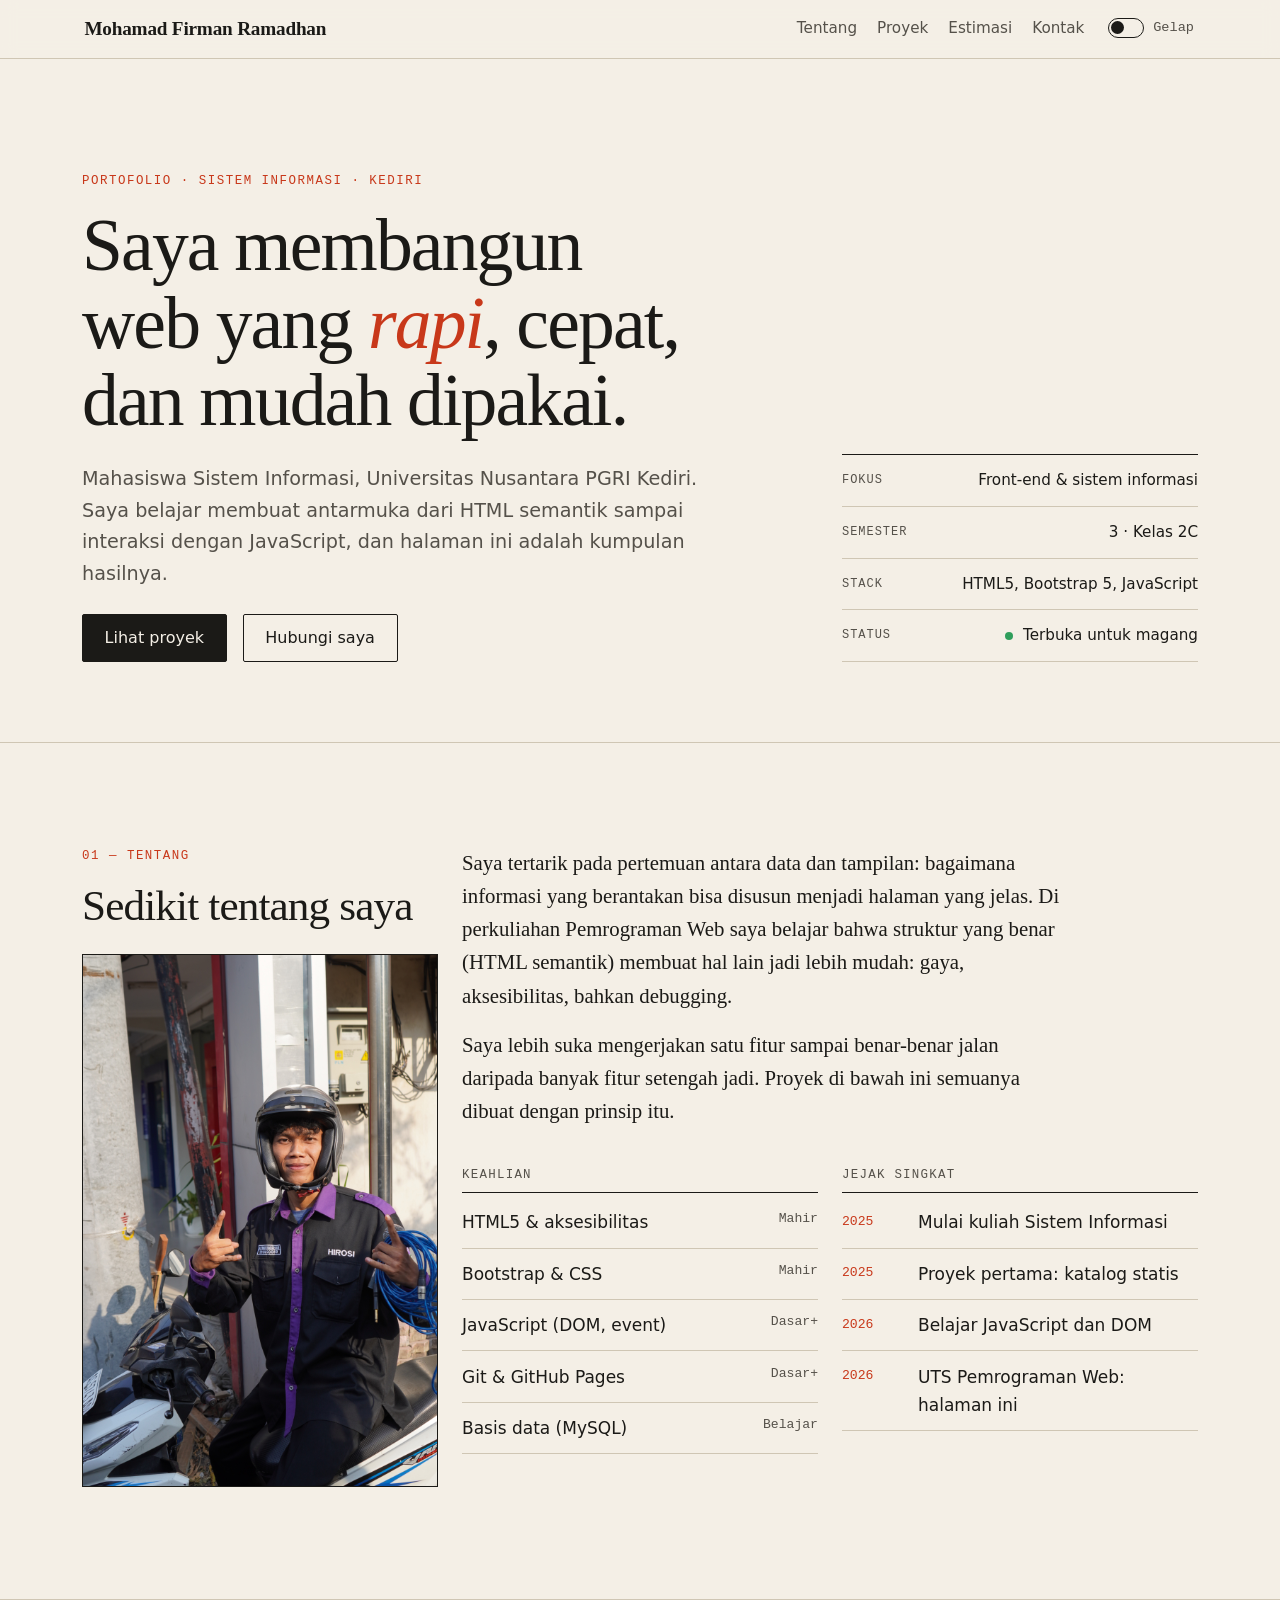
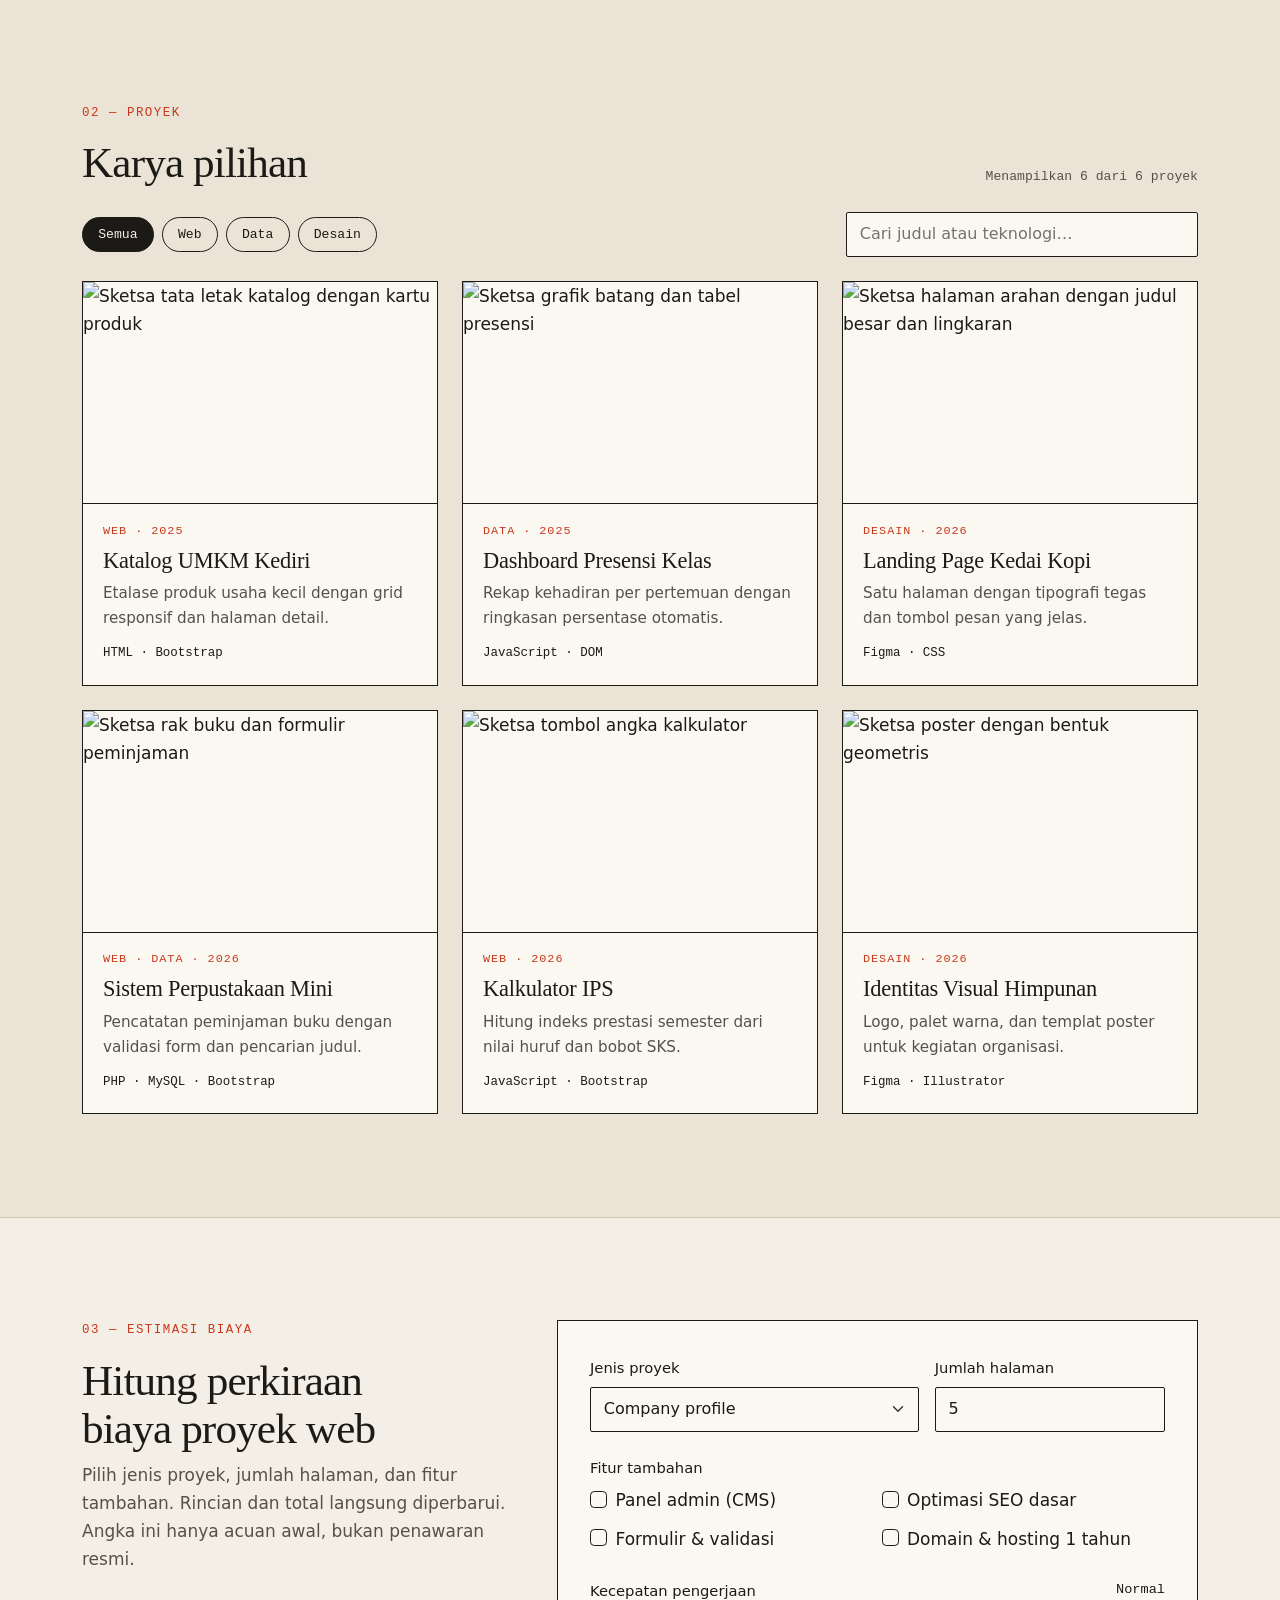
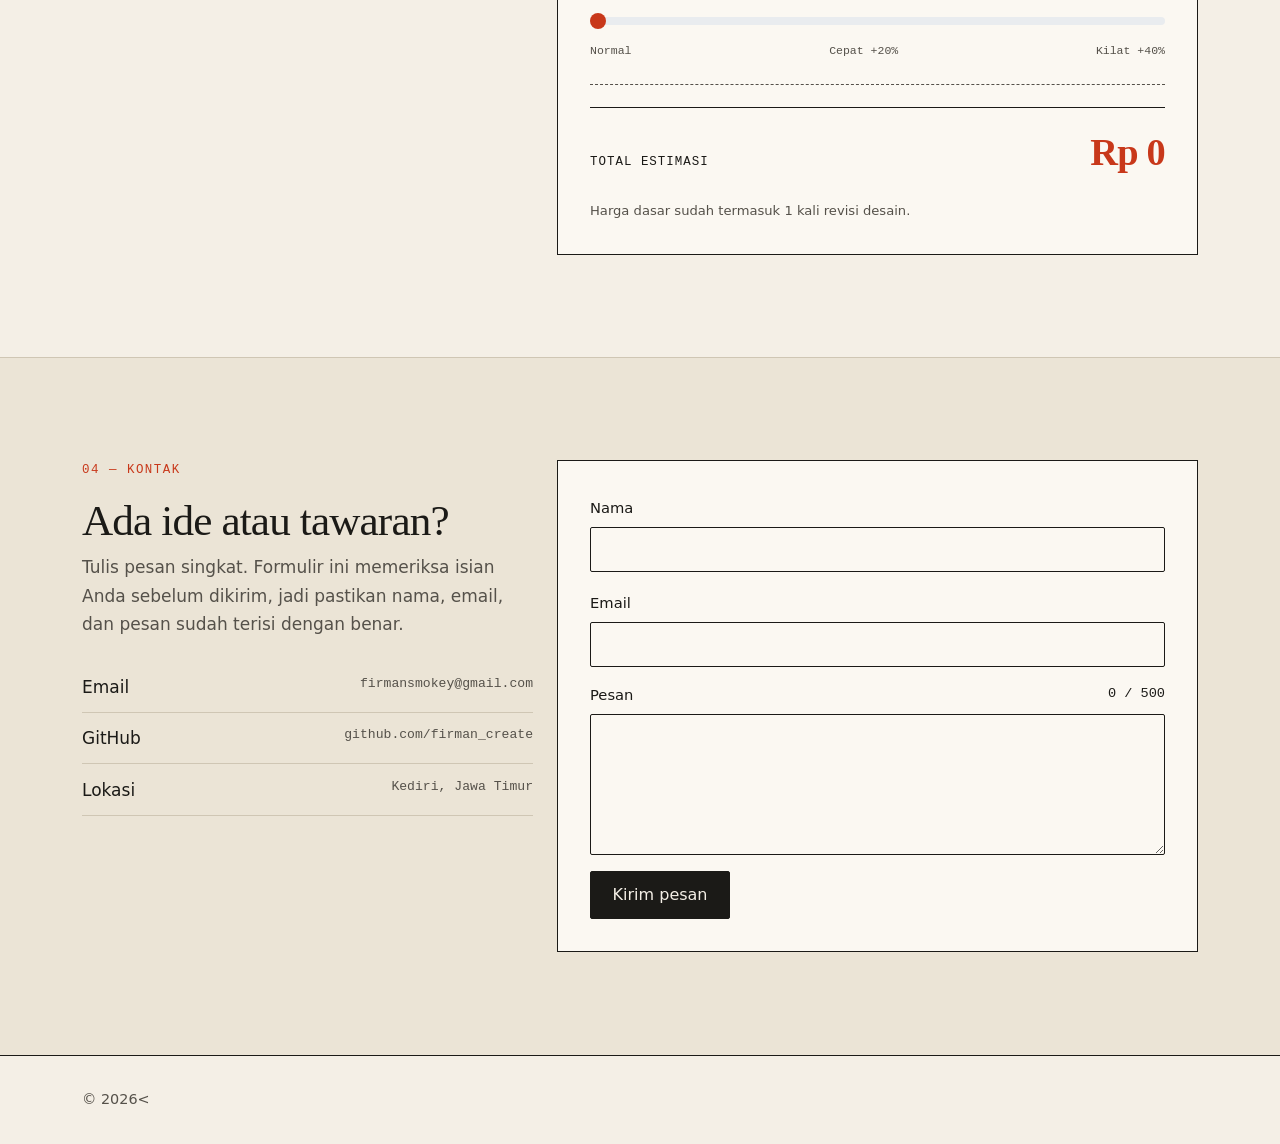
==== commit 06e1c774: "update UTS/index.html" ====
--- a/UTS/index.html
+++ b/UTS/index.html
@@ -16,7 +16,6 @@
   <!-- Bootstrap 5.3 (CSS Framework) -->
   <link href="https://cdn.jsdelivr.net/npm/bootstrap@5.3.3/dist/css/bootstrap.min.css" rel="stylesheet" crossorigin="anonymous">
 
-  <!-- CSS kustom -->
   <link rel="stylesheet" href="css/style.css">
 
   <link rel="icon" href="img/favicon.svg" type="image/svg+xml">
@@ -94,8 +93,8 @@
             <p class="eyebrow">01 — Tentang</p>
             <h2 id="judulTentang" class="section-title">Sedikit tentang saya</h2>
             <figure class="portrait mt-4">
-              <img src="img/avatar.svg" width="400" height="500" alt="Ilustrasi abstrak sebagai pengganti foto profil" loading="lazy">
-              <figcaption>Ganti dengan foto Anda di <code>img/</code></figcaption>
+              <img src="img/VMC01883.JPG" width="400" height="500" alt="Ilustrasi abstrak sebagai pengganti foto profil" loading="lazy">
+              <figcaption><code></code></figcaption>
             </figure>
           </div>
 
